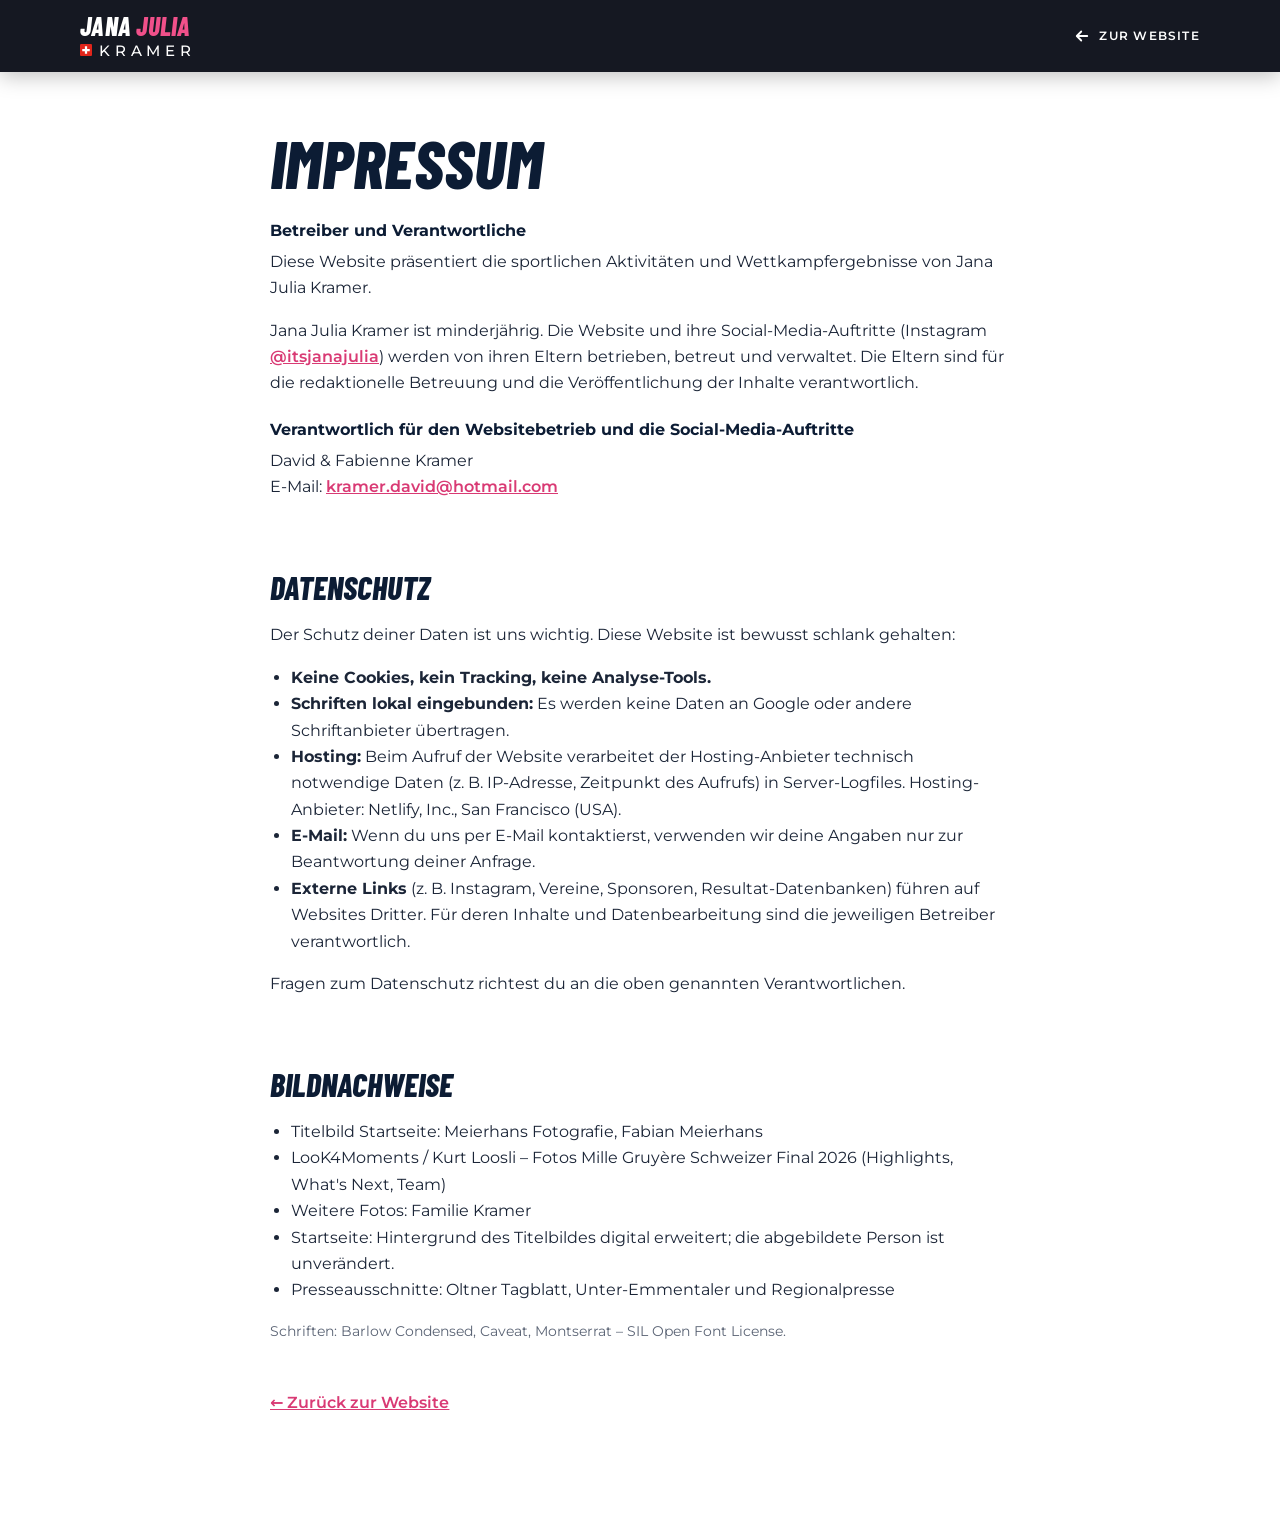
==== impressum.html @ 4dd5529e "Website Jana Julia Kramer (janajulia.com) Static one-page website: hero, stats, sports, story, highl" ====
<!doctype html>
<html lang="de-CH">
<head>
  <meta charset="utf-8">
  <meta name="viewport" content="width=device-width, initial-scale=1">
  <title>Impressum & Datenschutz – Jana Julia Kramer</title>
  <meta name="description" content="Impressum, Datenschutz und Bildnachweise der Website von Jana Julia Kramer. Betrieben von ihren Eltern David &amp; Fabienne Kramer.">
  <meta name="robots" content="index, follow">
  <link rel="canonical" href="https://janajulia.com/impressum.html">
  <meta name="theme-color" content="#070A15">
  <script>/* Animationen aktivieren (ausser bei «Bewegung reduzieren») – siehe js/animations.js */try{if(!matchMedia("(prefers-reduced-motion: reduce)").matches)document.documentElement.classList.add("anim")}catch(e){}</script>
  <link rel="stylesheet" href="css/style.css">
  <link rel="icon" href="data:image/svg+xml,%3Csvg xmlns='http://www.w3.org/2000/svg' viewBox='0 0 32 32'%3E%3Crect width='32' height='32' rx='6' fill='%23070A15'/%3E%3Ctext x='16' y='22' font-family='Arial' font-weight='900' font-style='italic' font-size='15' text-anchor='middle' fill='%23F0508A'%3EJJK%3C/text%3E%3C/svg%3E">
  <style>
    .legal { padding: calc(var(--header-h) + 56px) 0 80px; background: var(--white); }
    .legal .wrap { max-width: 820px; }
    .legal h2 { font: italic 800 2rem/1 var(--f-head); text-transform: uppercase; color: var(--navy); margin: 2.2em 0 .6em; scroll-margin-top: calc(var(--header-h) + 20px); }
    .legal h3 { font: 700 1rem/1.4 var(--f-body); color: var(--navy); margin: 1.4em 0 .4em; }
    .legal ul { list-style: disc; padding-left: 1.3em; margin-bottom: 1em; }
    .legal a { color: var(--pink-strong); font-weight: 600; }
    .back { display: inline-flex; align-items: center; gap: 8px; color: #fff; text-decoration: none; font: 600 .78rem/1 var(--f-body); letter-spacing: .1em; text-transform: uppercase; }
    .back svg { width: 18px; height: 18px; transform: rotate(180deg); }
    .back:hover { color: var(--pink); }
  </style>
</head>
<body>
<svg width="0" height="0" style="position:absolute" aria-hidden="true">
  <defs>
    <symbol id="flag" viewBox="0 0 32 32"><rect width="32" height="32" rx="3" fill="#E1251B"/><path d="M13 6h6v7h7v6h-7v7h-6v-7H6v-6h7z" fill="#fff"/></symbol>
    <symbol id="i-arrow" viewBox="0 0 24 24"><path d="M5 12h13m-5-6 6 6-6 6" fill="none" stroke="currentColor" stroke-width="2.4" stroke-linecap="round" stroke-linejoin="round"/></symbol>
  </defs>
</svg>

<header class="site-header is-solid" data-static>
  <div class="wrap header-inner">
    <a class="brand" href="index.html" aria-label="Jana Julia Kramer – zur Startseite">
      <span class="brand-top">Jana <em>Julia</em></span>
      <span class="brand-bottom"><svg class="flag" aria-hidden="true"><use href="#flag"/></svg>Kramer</span>
    </a>
    <a class="back" href="index.html"><svg aria-hidden="true"><use href="#i-arrow"/></svg>Zur Website</a>
  </div>
</header>

<main class="legal" id="main">
  <div class="wrap">
    <h1 class="section-title">Impressum</h1>

    <h3>Betreiber und Verantwortliche</h3>
    <p>Diese Website präsentiert die sportlichen Aktivitäten und Wettkampfergebnisse von Jana Julia Kramer.</p>
    <p>Jana Julia Kramer ist minderjährig. Die Website und ihre Social-Media-Auftritte (Instagram <a href="https://www.instagram.com/itsjanajulia/" target="_blank" rel="noopener">@itsjanajulia</a>) werden von ihren Eltern betrieben, betreut und verwaltet. Die Eltern sind für die redaktionelle Betreuung und die Veröffentlichung der Inhalte verantwortlich.</p>
    <h3>Verantwortlich für den Websitebetrieb und die Social-Media-Auftritte</h3>
    <p>David &amp; Fabienne Kramer<br>E-Mail: <a class="js-mail" href="#" data-subject="Website Jana Julia Kramer"><span class="js-mail-text">[E-Mail-Adresse – bitte JavaScript aktivieren]</span></a></p>

    <h2 id="datenschutz">Datenschutz</h2>
    <p>Der Schutz deiner Daten ist uns wichtig. Diese Website ist bewusst schlank gehalten:</p>
    <ul>
      <li><strong>Keine Cookies, kein Tracking, keine Analyse-Tools.</strong></li>
      <li><strong>Schriften lokal eingebunden:</strong> Es werden keine Daten an Google oder andere Schriftanbieter übertragen.</li>
      <li><strong>Hosting:</strong> Beim Aufruf der Website verarbeitet der Hosting-Anbieter technisch notwendige Daten (z.&nbsp;B. IP-Adresse, Zeitpunkt des Aufrufs) in Server-Logfiles. Hosting-Anbieter: Netlify, Inc., San Francisco (USA).</li>
      <li><strong>E-Mail:</strong> Wenn du uns per E-Mail kontaktierst, verwenden wir deine Angaben nur zur Beantwortung deiner Anfrage.</li>
      <li><strong>Externe Links</strong> (z.&nbsp;B. Instagram, Vereine, Sponsoren, Resultat-Datenbanken) führen auf Websites Dritter. Für deren Inhalte und Datenbearbeitung sind die jeweiligen Betreiber verantwortlich.</li>
    </ul>
    <p>Fragen zum Datenschutz richtest du an die oben genannten Verantwortlichen.</p>

    <h2 id="bildnachweise">Bildnachweise</h2>
    <ul>
      <li>Titelbild Startseite: Meierhans Fotografie, Fabian Meierhans</li>
      <li>LooK4Moments / Kurt Loosli – Fotos Mille Gruyère Schweizer Final 2026 (Highlights, What's Next, Team)</li>
      <li>Weitere Fotos: Familie Kramer</li>
      <li>Startseite: Hintergrund des Titelbildes digital erweitert; die abgebildete Person ist unverändert.</li>
      <li>Presseausschnitte: Oltner Tagblatt, Unter-Emmentaler und Regionalpresse</li>
    </ul>
    <p class="small">Schriften: Barlow Condensed, Caveat, Montserrat – SIL Open Font License.</p>

    <p style="margin-top:48px"><a href="index.html">← Zurück zur Website</a></p>
  </div>
</main>

<script src="js/main.js"></script>
<script src="js/animations.js"></script>
</body>
</html>
---- css/style.css ----
/* =========================================================
   Jana Julia Kramer — Small Steps. Big Dreams.
   Farben & Schriften: siehe README («Design-Quelle»)
   ========================================================= */

@font-face { font-family: "Barlow Condensed"; font-style: italic; font-weight: 700; font-display: swap; src: url(../fonts/barlow-condensed-latin-700-italic.woff2) format("woff2"); }
@font-face { font-family: "Barlow Condensed"; font-style: italic; font-weight: 800; font-display: swap; src: url(../fonts/barlow-condensed-latin-800-italic.woff2) format("woff2"); }
@font-face { font-family: "Caveat"; font-weight: 600; font-display: swap; src: url(../fonts/caveat-latin-600-normal.woff2) format("woff2"); }
@font-face { font-family: "Caveat"; font-weight: 700; font-display: swap; src: url(../fonts/caveat-latin-700-normal.woff2) format("woff2"); }
@font-face { font-family: "Montserrat"; font-weight: 400; font-display: swap; src: url(../fonts/montserrat-latin-400-normal.woff2) format("woff2"); }
@font-face { font-family: "Montserrat"; font-weight: 500; font-display: swap; src: url(../fonts/montserrat-latin-500-normal.woff2) format("woff2"); }
@font-face { font-family: "Montserrat"; font-weight: 600; font-display: swap; src: url(../fonts/montserrat-latin-600-normal.woff2) format("woff2"); }
@font-face { font-family: "Montserrat"; font-weight: 700; font-display: swap; src: url(../fonts/montserrat-latin-700-normal.woff2) format("woff2"); }

:root {
  --pink: #F0508A;
  --pink-strong: #D93A74;   /* Buttons: besserer Kontrast mit weisser Schrift */
  --pink-dark: #C93C6C;
  --navy: #0C1C34;
  --night: #070A15;
  --rose: #FBEFF3;
  --paper: #FBF9FA;
  --white: #fff;
  --text: #1B2537;
  --muted: #5B6475;
  --line: #E6E1E6;

  --f-head: "Barlow Condensed", "Arial Narrow", Impact, sans-serif;
  --f-script: "Caveat", "Segoe Script", cursive;
  --f-body: "Montserrat", system-ui, -apple-system, "Segoe UI", sans-serif;

  --wrap: 1200px;
  --gutter: clamp(16px, 4vw, 40px);
  --radius: 16px;
  --shadow: 0 10px 30px rgba(12, 28, 52, .10);
  --header-h: 72px;
}

*, *::before, *::after { box-sizing: border-box; }
html { scroll-behavior: smooth; scroll-padding-top: var(--header-h); -webkit-text-size-adjust: 100%; }
body { margin: 0; background: var(--paper); color: var(--text); font: 400 16px/1.65 var(--f-body); overflow-x: hidden; }
img { display: block; max-width: 100%; height: auto; }
a { color: inherit; }
h1, h2, h3 { margin: 0; line-height: 1.02; }
p { margin: 0 0 1em; }
ul { margin: 0; padding: 0; list-style: none; }
button, select { font: inherit; }
:focus-visible { outline: 3px solid var(--pink); outline-offset: 3px; border-radius: 4px; }

.wrap { width: 100%; max-width: var(--wrap); margin: 0 auto; padding: 0 var(--gutter); }
.sr-only { position: absolute; width: 1px; height: 1px; padding: 0; margin: -1px; overflow: hidden; clip: rect(0 0 0 0); white-space: nowrap; border: 0; }
.skip { position: absolute; left: 12px; top: -60px; z-index: 100; background: var(--pink-strong); color: #fff; padding: 10px 16px; border-radius: 8px; text-decoration: none; font-weight: 600; }
.skip:focus { top: 12px; }

.pink { color: var(--pink); }
.script { font-family: var(--f-script); font-weight: 600; color: var(--pink); font-size: 1.45rem; line-height: 1.15; margin: .4em 0 0; }
.script-lg { font-size: clamp(1.8rem, 3vw, 2.4rem); }
.heart { font-family: var(--f-body); font-size: .8em; }
.flag { width: .8em; height: .8em; display: inline-block; vertical-align: -.05em; }
.lead { font-family: var(--f-body); font-weight: 600; font-size: 1.15rem; color: var(--navy); margin-bottom: .6em; }
.small { font-size: .85rem; color: var(--muted); }

/* ---------- Buttons ---------- */
.btn {
  display: inline-flex; align-items: center; gap: .55em;
  background: var(--pink-strong); color: #fff; text-decoration: none;
  font: 700 .95rem/1 var(--f-body); letter-spacing: .06em; text-transform: uppercase;
  padding: 1em 1.4em; border-radius: 6px; border: 0; cursor: pointer;
  transform: skewX(-6deg); transition: background .2s, transform .2s;
}
.btn > * { transform: skewX(6deg); }
.btn svg { width: 1.1em; height: 1.1em; flex: none; }
.btn:hover { background: var(--pink-dark); transform: skewX(-6deg) translateY(-2px); }
.btn-sm { font-size: .78rem; padding: .85em 1.1em; }

/* ---------- Section-Titel ---------- */
.section { padding: clamp(64px, 9vw, 112px) 0; position: relative; }
.section-title {
  font-family: var(--f-head); font-style: italic; font-weight: 800; text-transform: uppercase;
  font-size: clamp(2.6rem, 6vw, 4.2rem); color: var(--navy); letter-spacing: .005em; margin-bottom: .35em;
}
.section-title .pink { display: block; font-size: .55em; line-height: 1; }

/* =========================================================
   HEADER
   ========================================================= */
.site-header { position: fixed; inset: 0 0 auto; z-index: 50; height: var(--header-h); transition: background .3s, box-shadow .3s; }
/* Hintergrund + Unschärfe auf eigener Ebene: «backdrop-filter» direkt auf dem Header würde das
   mobile Menü (position: fixed) auf die Header-Höhe begrenzen. */
.site-header::before { content: ""; position: absolute; inset: 0; z-index: -1; background: rgba(7, 10, 21, .94); box-shadow: 0 4px 20px rgba(0,0,0,.25); -webkit-backdrop-filter: blur(6px); backdrop-filter: blur(6px); opacity: 0; transition: opacity .3s; pointer-events: none; }
.site-header.is-solid::before { opacity: 1; }
.header-inner { height: 100%; display: flex; align-items: center; justify-content: space-between; gap: 24px; }

.brand { text-decoration: none; color: #fff; display: inline-flex; flex-direction: column; line-height: .92; }
.brand-top { font: italic 800 1.6rem/0.95 var(--f-head); text-transform: uppercase; letter-spacing: .01em; }
.brand-top em { color: var(--pink); font-style: italic; }
.brand-bottom { font: 500 .95rem/1 var(--f-body); letter-spacing: .32em; text-transform: uppercase; display: flex; align-items: center; gap: .45em; margin-top: 4px; }
.brand-bottom .flag { width: 12px; height: 12px; }

.nav { display: flex; align-items: center; gap: 22px; }
.nav ul { display: flex; gap: 22px; }
.nav ul a { color: #fff; text-decoration: none; font: 600 .74rem/1 var(--f-body); letter-spacing: .1em; text-transform: uppercase; padding: 8px 0; position: relative; }
.nav ul a::after { content: ""; position: absolute; left: 0; right: 100%; bottom: 0; height: 2px; background: var(--pink); transition: right .25s; }
.nav ul a:hover::after, .nav ul a.is-current::after { right: 0; }
.icon-link { color: #fff; display: inline-flex; }
.icon-link svg { width: 22px; height: 22px; }
.icon-link:hover { color: var(--pink); }

.burger { display: none; width: 44px; height: 44px; border: 0; background: transparent; cursor: pointer; position: relative; z-index: 60; }
.burger span { display: block; width: 26px; height: 2px; background: #fff; margin: 6px auto; transition: transform .3s, opacity .3s; }
.burger[aria-expanded="true"] span:nth-child(1) { transform: translateY(8px) rotate(45deg); }
.burger[aria-expanded="true"] span:nth-child(2) { opacity: 0; }
.burger[aria-expanded="true"] span:nth-child(3) { transform: translateY(-8px) rotate(-45deg); }

/* =========================================================
   HERO
   ========================================================= */
.hero { position: relative; min-height: 90vh; min-height: 90svh; display: flex; align-items: center; color: #fff; background: var(--night); overflow: hidden; padding: calc(var(--header-h) + 40px) 0 72px; }
.hero-bg, .hero-bg img { position: absolute; inset: 0; width: 100%; height: 100%; }
.hero-bg img { object-fit: cover; object-position: 75% 30%; }
.hero::before { /* Lesbarkeit links */
  content: ""; position: absolute; inset: 0; z-index: 1;
  background:
    linear-gradient(90deg, rgba(7,10,21,.92) 0%, rgba(7,10,21,.78) 32%, rgba(7,10,21,.25) 55%, rgba(7,10,21,0) 70%),
    linear-gradient(180deg, rgba(7,10,21,.55) 0%, rgba(7,10,21,0) 22%);
}
.hero-content { position: relative; z-index: 2; }
.hero-content > * { max-width: 620px; }
.eyebrow { font: 600 .8rem/1.3 var(--f-body); letter-spacing: .2em; text-transform: uppercase; margin-bottom: 1.1em; display: flex; align-items: center; gap: 12px; }
.eyebrow::before { content: ""; width: 32px; height: 3px; background: var(--pink); }
.hero-title { font-family: var(--f-head); font-style: italic; font-weight: 800; text-transform: uppercase; font-size: clamp(3.4rem, 8.4vw, 7.2rem); line-height: .86; letter-spacing: -.005em; margin-bottom: .25em; text-shadow: 0 4px 30px rgba(0,0,0,.25); }
.hero-title span { display: block; }
.hero-name { font: 500 clamp(1.05rem, 2vw, 1.5rem)/1.2 var(--f-body); letter-spacing: .32em; text-transform: uppercase; display: flex; align-items: center; gap: .6em; margin-bottom: 1.2em; }
.hero-intro { font-size: 1.02rem; color: rgba(255,255,255,.9); max-width: 470px; margin-bottom: 1.8em; }
.parents-note { margin-top: 1.8em; display: flex; align-items: center; gap: 12px; font-size: .82rem; color: rgba(255,255,255,.8); max-width: 360px; line-height: 1.45; }
.parents-note svg { width: 30px; height: 30px; flex: none; color: #fff; }
.hero-script { position: absolute; z-index: 2; right: max(var(--gutter), calc((100vw - var(--wrap)) / 2)); top: 30%; font-size: clamp(2rem, 3.4vw, 3rem); color: #fff; transform: rotate(-8deg); line-height: 1.05; text-shadow: 0 2px 16px rgba(0,0,0,.35); margin: 0; }
.hero-script .heart { color: var(--pink); }
.hero-script .w { display: block; }


/* =========================================================
   STATS
   ========================================================= */
.stats { background: var(--white); padding: 44px 0 52px; position: relative; z-index: 4; }
.stats-grid { display: grid; grid-template-columns: repeat(4, 1fr); }
.stat { text-align: center; padding: 8px 18px; }
.stat + .stat { border-left: 2px solid var(--rose); }
.stat svg { width: 48px; height: 48px; color: var(--pink); margin: 0 auto 14px; display: block; }
.stat h2 { font: italic 800 1.35rem/1.05 var(--f-head); text-transform: uppercase; color: var(--navy); margin-bottom: .35em; }
.stat-num { display: block; font-size: 1em; color: var(--pink-strong); margin-top: .1em; }
.stat p { margin: 0; font-size: .78rem; letter-spacing: .08em; text-transform: uppercase; color: var(--muted); line-height: 1.5; }

/* =========================================================
   MY SPORTS
   ========================================================= */
.sports { background: var(--rose); }
.sports-grid { display: grid; grid-template-columns: repeat(3, 1fr); gap: clamp(16px, 2.4vw, 28px); }
/* Variante A «Weisse Karte, Bild oben» (gewählt 02.11.2026).
   Frühere dunkle Variante: Commit f03bbe4 (siehe README «Design-Varianten»). */
.sport-card { position: relative; border-radius: var(--radius); overflow: hidden; background: var(--white); color: var(--text); box-shadow: var(--shadow); display: flex; flex-direction: column; transition: transform .25s, box-shadow .25s; }
.sport-card:hover { transform: translateY(-4px); box-shadow: 0 16px 40px rgba(12, 28, 52, .16); }
.sport-card > img, .sport-card > .ph { width: 100%; aspect-ratio: 4 / 3.4; object-fit: cover; }
.sport-body { position: relative; padding: 28px 24px 24px; flex: 1; display: flex; flex-direction: column; }
.sport-body .num { position: absolute; top: -16px; left: 24px; }
.sport-body h3 { font: italic 800 clamp(2rem, 3.2vw, 2.6rem)/1 var(--f-head); text-transform: uppercase; color: var(--navy); margin: 4px 0 10px; }
.sport-body p { font-size: .92rem; margin-bottom: .4em; color: var(--text); }
.sport-body .script { color: var(--pink); font-size: 1.4rem; margin-bottom: .8em; }
.num, .badge { display: inline-block; background: var(--pink-strong); color: #fff; font: italic 800 1.05rem/1 var(--f-head); padding: 6px 10px; border-radius: 4px; transform: skewX(-8deg); }
.club { font-size: .82rem !important; color: var(--muted) !important; border-top: 1px solid var(--line); padding-top: .8em; margin: auto 0 0 !important; }
.club strong { color: var(--navy); }
.club a { display: inline-flex; align-items: center; gap: 4px; color: var(--pink-strong); font-weight: 600; text-decoration: none; margin-left: 4px; }
.club a:hover { text-decoration: underline; }
.club svg, .text-link svg, .handle svg { width: 1em; height: 1em; }

/* Platzhalter für fehlende Bilder */
.ph { display: flex; flex-direction: column; align-items: center; justify-content: center; gap: 10px; color: rgba(255,255,255,.75); font: 600 .8rem/1.2 var(--f-body); letter-spacing: .12em; text-transform: uppercase;
  background: repeating-linear-gradient(-45deg, rgba(255,255,255,.04) 0 12px, transparent 12px 24px), linear-gradient(160deg, #1d3a66, var(--navy) 65%); }
.ph svg { width: 40px; height: 40px; color: var(--pink); }

/* =========================================================
   MY STORY
   ========================================================= */
.story { background: var(--white); overflow: hidden; }
.story-grid { display: grid; grid-template-columns: 5fr 7fr; gap: clamp(32px, 6vw, 80px); align-items: center; position: relative; z-index: 1; }
.story-photo { margin: 0; position: relative; }
.story-photo img { border-radius: var(--radius); box-shadow: var(--shadow); aspect-ratio: 4 / 5; object-fit: cover; width: 100%; }
.story-photo::before { content: ""; position: absolute; inset: 18px -18px -18px 18px; border: 3px solid var(--pink); border-radius: var(--radius); z-index: -1; }
.story-text h3 { font: 700 1.25rem/1.3 var(--f-body); color: var(--navy); margin-bottom: .8em; }
.story-text p:not(.script) { color: var(--text); }
.mountains { overflow: hidden; position: absolute; left: 0; bottom: 0; width: 100%; height: clamp(70px, 12vw, 170px); fill: var(--navy); opacity: .08; pointer-events: none; }

/* =========================================================
   HIGHLIGHTS
   ========================================================= */
.highlights { background: var(--rose); }
.cards-3 { display: grid; grid-template-columns: repeat(3, 1fr); gap: clamp(16px, 2.4vw, 28px); }
.hl-card { background: var(--white); border-radius: var(--radius); overflow: hidden; box-shadow: var(--shadow); display: flex; flex-direction: column; }
.hl-media { position: relative; aspect-ratio: 3 / 2; }
.hl-media img, .hl-media .ph { width: 100%; height: 100%; object-fit: cover; }
.hl-media .badge { position: absolute; left: 18px; bottom: -14px; font-size: 1.3rem; padding: 7px 12px; }
.hl-body { padding: 30px 24px 26px; display: flex; flex-direction: column; flex: 1; }
.hl-body h3 { font: italic 800 1.65rem/1 var(--f-head); text-transform: uppercase; color: var(--navy); margin-bottom: .3em; }
.meta { font-size: .78rem; color: var(--muted); line-height: 1.45; margin-bottom: .9em; }
.pills { display: flex; gap: 8px; flex-wrap: wrap; margin-bottom: 1em; }
.pill { border: 2px solid var(--pink); color: var(--pink-strong); font: italic 800 1.1rem/1 var(--f-head); padding: 6px 12px; border-radius: 4px; }
.pill-solid { background: var(--pink-strong); border-color: var(--pink-strong); color: #fff; }
.hl-body > p:not(.meta):not(.pills):not(.script) { font-size: .92rem; }
.hl-body .script { margin-top: auto; padding-top: .3em; }

/* =========================================================
   RESULTS
   ========================================================= */
.results { background: var(--white); }
.results-head { display: grid; grid-template-columns: 1fr auto; gap: 32px; align-items: end; margin-bottom: 32px; }
.results-head p:last-child { margin-bottom: 0; max-width: 520px; }
.kpis { display: flex; gap: 12px; }
.kpi { background: var(--rose); border-radius: 12px; padding: 16px 20px; text-align: center; min-width: 116px; }
.kpi-main { background: var(--navy); color: #fff; }
.kpi-num { display: block; font: italic 800 3rem/1 var(--f-head); color: var(--pink-strong); }
.kpi-main .kpi-num { color: var(--pink); font-size: 3.6rem; }
.kpi-label { display: block; font: 600 .72rem/1.3 var(--f-body); letter-spacing: .12em; text-transform: uppercase; margin-top: 6px; }

.filters { display: flex; justify-content: space-between; align-items: center; gap: 16px; flex-wrap: wrap; margin-bottom: 18px; }
.chips { display: flex; gap: 8px; flex-wrap: wrap; }
.chip { border: 1.5px solid var(--line); background: var(--white); color: var(--navy); padding: 9px 18px; border-radius: 999px; font-weight: 600; font-size: .85rem; cursor: pointer; transition: all .2s; }
.chip:hover { border-color: var(--pink); }
.chip.is-active { background: var(--navy); border-color: var(--navy); color: #fff; }
.year { display: flex; align-items: center; gap: 10px; font-size: .85rem; font-weight: 600; color: var(--navy); }
.year select { border: 1.5px solid var(--line); border-radius: 8px; padding: 8px 12px; background: var(--white); color: var(--navy); font-weight: 600; }

.table-wrap { border: 1px solid var(--line); border-radius: 12px; overflow: hidden; }
.results-table { width: 100%; border-collapse: collapse; font-size: .88rem; }
.results-table th { background: var(--navy); color: #fff; text-align: left; font: 600 .72rem/1 var(--f-body); letter-spacing: .1em; text-transform: uppercase; padding: 14px 16px; }
.results-table td { padding: 13px 16px; border-top: 1px solid var(--line); vertical-align: middle; }
.results-table tbody tr:nth-child(even) td { background: #FDFBFC; }
.results-table tbody tr:hover td { background: var(--rose); }
.results-table td:first-child { white-space: nowrap; color: var(--muted); font-variant-numeric: tabular-nums; }
.results-table .event { font-weight: 600; color: var(--navy); }
.type-tag { display: inline-block; font-size: .66rem; font-weight: 700; letter-spacing: .08em; text-transform: uppercase; color: var(--muted); background: var(--paper); border: 1px solid var(--line); border-radius: 4px; padding: 2px 6px; margin-left: 6px; vertical-align: 1px; }
.rank { display: inline-flex; align-items: center; justify-content: center; min-width: 38px; font: italic 800 1.15rem/1 var(--f-head); padding: 5px 8px; border-radius: 4px; color: var(--navy); background: var(--paper); }
.rank-1 { background: var(--pink-strong); color: #fff; }
.rank-2, .rank-3 { background: var(--rose); color: var(--pink-strong); }
.res-link { display: inline-flex; color: var(--pink-strong); padding: 6px; border-radius: 6px; }
.res-link svg { width: 18px; height: 18px; }
.res-link:hover { background: var(--rose); }
.more-wrap { text-align: center; margin: 20px 0 0; }
.more-btn { background: none; border: 2px solid var(--navy); color: var(--navy); border-radius: 999px; padding: 11px 24px; font-weight: 700; font-size: .85rem; letter-spacing: .04em; cursor: pointer; transition: all .2s; }
.more-btn:hover { background: var(--navy); color: #fff; }
.empty { padding: 24px; margin: 0; text-align: center; color: var(--muted); }

/* =========================================================
   WHAT'S NEXT
   ========================================================= */
.next { background: var(--rose); }
.next-grid { display: grid; grid-template-columns: 1.05fr 1fr 1fr; gap: clamp(16px, 2.4vw, 28px); align-items: stretch; }
.next-intro .section-title { margin-bottom: .2em; }
.next-races { margin-top: 24px; background: var(--white); border-radius: 12px; padding: 18px 20px; box-shadow: var(--shadow); }
.next-races h3 { font: italic 800 1.4rem/1 var(--f-head); text-transform: uppercase; color: var(--navy); margin-bottom: 10px; }
.next-races li { display: grid; grid-template-columns: 58px 1fr; gap: 12px; align-items: center; padding: 10px 0; border-top: 1px solid var(--line); }
.next-races li:first-child { border-top: 0; }
.race-date { background: var(--navy); color: #fff; border-radius: 8px; text-align: center; padding: 6px 0; font: italic 800 1.3rem/1 var(--f-head); }
.race-date small { display: block; font: 600 .62rem/1.2 var(--f-body); letter-spacing: .1em; text-transform: uppercase; color: var(--pink); margin-top: 2px; }
.race-info strong { display: block; color: var(--navy); font-size: .92rem; }
.race-info span { font-size: .78rem; color: var(--muted); }
.goal-card { background: var(--white); border-radius: var(--radius); overflow: hidden; box-shadow: var(--shadow); display: flex; flex-direction: column; }
.goal-card > img, .goal-card > .ph { aspect-ratio: 4 / 3; width: 100%; object-fit: cover; }
.goal-card > div:last-child { padding: 22px 22px 24px; }
.goal-card h3 { font: italic 800 1.7rem/1 var(--f-head); text-transform: uppercase; color: var(--navy); margin-bottom: .45em; }
.goal-card p:not(.script) { font-size: .92rem; }

/* =========================================================
   PARTNERS
   ========================================================= */
.partners { background: var(--white); }
.partners .lead { margin-bottom: 32px; }
.partner-card { border: 1px solid var(--line); border-radius: var(--radius); overflow: hidden; padding: 26px 24px; display: flex; flex-direction: column; background: var(--white); transition: box-shadow .25s, transform .25s; }
.partner-card:hover { box-shadow: var(--shadow); transform: translateY(-3px); }
.partner-media { display: block; width: calc(100% + 48px); max-width: none; margin: -26px -24px 22px; aspect-ratio: 16 / 9; object-fit: cover; }
.logo-ph { background: var(--rose); border-bottom: 1px solid var(--line); display: flex; flex-direction: column; align-items: center; justify-content: center; font: italic 800 1.5rem/1 var(--f-head); text-transform: uppercase; color: var(--navy); text-align: center; padding: 0 12px; }
.logo-ph small { font: 600 .62rem/1 var(--f-body); letter-spacing: .14em; color: var(--muted); margin-top: 6px; }
.partner-card h3 { font: 700 1.05rem/1.3 var(--f-body); color: var(--navy); }
.partner-card .script { margin: .15em 0 .6em; }
.partner-card p:not(.script) { font-size: .9rem; color: var(--text); }
.text-link { margin-top: auto; display: inline-flex; align-items: center; gap: 6px; color: var(--pink-strong); font-weight: 700; font-size: .88rem; text-decoration: none; }
.text-link:hover { text-decoration: underline; }
/* Sponsor (gross) + Gönner (Logos) */
.partner-group { font: 600 .78rem/1 var(--f-body); letter-spacing: .16em; text-transform: uppercase; color: var(--muted); margin: 8px 0 16px; display: flex; align-items: center; gap: 12px; }
.partner-group::before { content: ""; width: 28px; height: 3px; background: var(--pink); }
.sponsor-card { display: grid; grid-template-columns: 1.15fr 1fr; border: 1px solid var(--line); border-radius: var(--radius); overflow: hidden; background: var(--white); box-shadow: var(--shadow); margin-bottom: 40px; }
.sponsor-media { width: 100%; height: 100%; min-height: 300px; object-fit: cover; }
.sponsor-body { padding: clamp(24px, 3vw, 40px); display: flex; flex-direction: column; justify-content: center; }
.sponsor-body h3 { font: italic 800 clamp(1.8rem, 3vw, 2.4rem)/1 var(--f-head); text-transform: uppercase; color: var(--navy); }
.sponsor-body .script { margin: .25em 0 .7em; }
.sponsor-body p:not(.script) { font-size: .95rem; }
.sponsor-body .text-link { margin-top: .4em; }
.donors { display: grid; grid-template-columns: repeat(2, 1fr); gap: clamp(16px, 2.4vw, 28px); }
.donor-card { display: flex; align-items: center; gap: 24px; border: 1px solid var(--line); border-radius: var(--radius); background: var(--white); padding: 22px 26px; text-decoration: none; color: var(--text); transition: box-shadow .25s, transform .25s; }
.donor-card:hover { box-shadow: var(--shadow); transform: translateY(-3px); }
.donor-card img { flex: none; width: 150px; height: 70px; object-fit: contain; }
.donor-card p { margin: 0; font-size: .9rem; line-height: 1.5; }
.become-partner { margin-top: 32px; background: var(--navy); color: #fff; border-radius: var(--radius); padding: 28px 32px; display: flex; align-items: center; justify-content: space-between; gap: 24px; flex-wrap: wrap; position: relative; overflow: hidden; }
.become-partner h3 { font: italic 800 2rem/1 var(--f-head); text-transform: uppercase; margin-bottom: .3em; }
.become-partner h3::after { content: " ♡"; color: var(--pink); font-family: var(--f-body); font-size: .7em; }
.become-partner p { margin: 0; color: rgba(255,255,255,.85); max-width: 560px; }

/* =========================================================
   TEAM
   ========================================================= */
.team { background: var(--rose); }
.team-grid { display: grid; grid-template-columns: 1fr 1.1fr; gap: clamp(32px, 6vw, 72px); align-items: center; }
.team .section-title .pink { display: inline; font-size: 1em; }
.clubs { display: flex; gap: 12px; flex-wrap: wrap; margin-top: 12px; }
.club-logo { display: inline-flex; align-items: center; justify-content: center; background: var(--white); border: 1.5px solid var(--line); border-radius: 14px; height: 120px; min-width: 150px; padding: 14px 22px; transition: border-color .2s, transform .2s; }
.club-logo:hover { border-color: var(--pink); transform: translateY(-2px); }
.club-logo img { max-height: 92px; max-width: 190px; width: auto; }
.club-badge { background: var(--white); border: 1.5px solid var(--line); border-radius: 999px; padding: 9px 18px; font-weight: 700; font-size: .85rem; color: var(--navy); text-decoration: none; }
.club-badge:hover { border-color: var(--pink); color: var(--pink-strong); }
.team-photos { display: grid; grid-template-columns: 1fr 1fr; gap: 16px; }
.team-photos img { border-radius: var(--radius); aspect-ratio: 1; object-fit: cover; width: 100%; box-shadow: var(--shadow); }
.team-photos img:last-child { transform: translateY(28px); }

/* =========================================================
   PRESS
   ========================================================= */
.press { background: var(--white); }
.press .cards-4 { margin-top: 28px; }
.cards-4 { display: grid; grid-template-columns: repeat(4, 1fr); gap: clamp(14px, 2vw, 24px); }
.press-card { border-radius: var(--radius); overflow: hidden; background: var(--paper); border: 1px solid var(--line); }
.press-card img { aspect-ratio: 3 / 2; object-fit: cover; width: 100%; }
.press-card h3 { font: 700 1.02rem/1.35 var(--f-body); color: var(--navy); padding: 18px 20px 0; }
.press-card .meta { padding: 6px 20px 20px; margin: 0; }

/* Zeitungsartikel vergrössern */
.press-zoom { display: block; position: relative; width: 100%; padding: 0; border: 0; background: none; cursor: zoom-in; overflow: hidden; }
.press-zoom img { display: block; }
.zoom-icon { position: absolute; right: 12px; bottom: 12px; width: 38px; height: 38px; border-radius: 50%; background: rgba(12,28,52,.85); color: #fff; display: flex; align-items: center; justify-content: center; transition: background .2s, transform .2s; }
.zoom-icon svg { width: 20px; height: 20px; }
.press-zoom:hover .zoom-icon, .press-zoom:focus-visible .zoom-icon { background: var(--pink-strong); transform: scale(1.08); }

/* Lightbox */
.lightbox { position: fixed; inset: 0; z-index: 100; background: rgba(7,10,21,.92); display: flex; align-items: center; justify-content: center; padding: 64px 72px; opacity: 0; transition: opacity .25s ease; }
.lightbox.is-open { opacity: 1; }
.lightbox[hidden] { display: none; }
.lb-figure { margin: 0; max-width: 100%; max-height: 100%; display: flex; flex-direction: column; align-items: center; gap: 12px; }
.lb-img { max-width: min(100%, 1100px); max-height: calc(100vh - 170px); max-height: calc(100dvh - 170px); width: auto; height: auto; object-fit: contain; border-radius: 6px; box-shadow: 0 20px 60px rgba(0,0,0,.5); background: #fff; }
.lb-cap { color: #fff; text-align: center; font-size: .9rem; line-height: 1.4; }
.lb-cap strong { display: block; font-weight: 600; }
.lb-cap span { color: rgba(255,255,255,.7); font-size: .8rem; }
.lb-btn { position: absolute; width: 48px; height: 48px; border-radius: 50%; border: 0; background: rgba(255,255,255,.12); color: #fff; display: flex; align-items: center; justify-content: center; cursor: pointer; transition: background .2s; }
.lb-btn:hover, .lb-btn:focus-visible { background: var(--pink-strong); }
.lb-btn svg { width: 24px; height: 24px; }
.lb-close { top: 16px; right: 16px; }
.lb-prev { left: 14px; top: 50%; transform: translateY(-50%) scaleX(-1); }
.lb-next { right: 14px; top: 50%; transform: translateY(-50%); }
body.lb-open { overflow: hidden; }
@media (max-width: 760px) {
  .lightbox { padding: 64px 10px 84px; }
  .lb-img { max-height: calc(100dvh - 200px); }
  .lb-prev, .lb-next { top: auto; bottom: 18px; transform: none; }
  .lb-prev { left: calc(50% - 60px); transform: scaleX(-1); }
  .lb-next { right: calc(50% - 60px); }
}

/* =========================================================
   INSTAGRAM
   ========================================================= */
.insta { background: var(--rose); padding: clamp(56px, 7vw, 88px) 0; }
.insta-grid { display: grid; grid-template-columns: 280px 1fr; gap: clamp(32px, 5vw, 64px); align-items: center; }
.insta-icon { width: 46px; height: 46px; color: var(--pink); margin-bottom: 10px; }
.insta .section-title { font-size: clamp(2.2rem, 4vw, 3rem); margin-bottom: .15em; }
.handle { display: inline-flex; align-items: center; gap: 6px; font-weight: 700; color: var(--pink-strong); text-decoration: none; font-size: 1.05rem; }
.handle:hover { text-decoration: underline; }
.insta-text .small { margin-top: .6em; }
.insta-photos { display: grid; grid-template-columns: repeat(3, 1fr); gap: 14px; }
.insta-photos a { display: block; border-radius: 14px; overflow: hidden; }
.insta-photos img { aspect-ratio: 1; object-fit: cover; width: 100%; transition: transform .4s; }
.insta-photos a:hover img { transform: scale(1.06); }

/* =========================================================
   FOOTER
   ========================================================= */
.site-footer { background: var(--night); color: #fff; position: relative; padding: 110px 0 40px; overflow: hidden; }
.mountains-footer { top: 0; bottom: auto; transform: scaleY(-1); fill: var(--rose); opacity: 1; height: clamp(50px, 7vw, 90px); }
.footer-inner { display: grid; grid-template-columns: auto 1fr auto auto; gap: 32px; align-items: center; }
.footer-text p { margin: 0 0 .6em; font-size: .9rem; color: rgba(255,255,255,.85); }
.footer-links { display: flex; flex-wrap: wrap; gap: 6px 18px; }
.footer-links a { font-size: .8rem; color: rgba(255,255,255,.7); text-decoration: none; }
.footer-links a:hover { color: var(--pink); }
.footer-script { color: #fff; font-size: 1.5rem; transform: rotate(-5deg); margin: 0; }
.footer-script .heart { color: var(--pink); }
.to-top { width: 44px; height: 44px; border-radius: 50%; border: 1.5px solid rgba(255,255,255,.3); display: inline-flex; align-items: center; justify-content: center; color: #fff; }
.to-top svg { width: 20px; height: 20px; transform: rotate(180deg); }
.to-top:hover { background: var(--pink-strong); border-color: var(--pink-strong); }

/* =========================================================
   Reveal-Animation (dezent)
   ========================================================= */
.js .reveal { opacity: 0; transform: translateY(24px); transition: opacity .7s ease, transform .7s ease; }
.js .reveal.is-in { opacity: 1; transform: none; }
@media (prefers-reduced-motion: reduce) {
  html { scroll-behavior: auto; }
  .js .reveal { opacity: 1; transform: none; transition: none; }
  * { transition: none !important; }
}

/* =========================================================
   RESPONSIVE
   ========================================================= */
@media (max-width: 1180px) {
  .nav ul { gap: 16px; }
  .nav ul a { font-size: .68rem; }
}
@media (max-width: 1060px) {
  .burger { display: block; }
  .nav { position: fixed; inset: 0; height: 100vh; height: 100dvh; background: var(--night); flex-direction: column; justify-content: center; gap: 28px; opacity: 0; visibility: hidden; transition: opacity .3s, visibility .3s; }
  .nav.is-open { opacity: 1; visibility: visible; }
  .nav ul { flex-direction: column; align-items: center; gap: 18px; }
  .nav ul a { font: italic 800 2rem/1 var(--f-head); letter-spacing: .02em; }
  body.nav-open { overflow: hidden; }

  .next-grid { grid-template-columns: 1fr 1fr; }
  .cards-4 { grid-template-columns: repeat(2, 1fr); }
  .next-intro { grid-column: 1 / -1; }
  .footer-inner { grid-template-columns: 1fr auto; }
  .footer-text { grid-column: 1 / -1; grid-row: 2; }
  .footer-script { display: none; }
}
@media (max-width: 900px) {
  .stats-grid { grid-template-columns: 1fr 1fr; row-gap: 28px; }
  .stat:nth-child(3) { border-left: 0; }
  .sports-grid, .cards-3 { grid-template-columns: 1fr; max-width: 520px; margin-inline: auto; }
  .story-grid, .team-grid { grid-template-columns: 1fr; }
  .sponsor-card { grid-template-columns: 1fr; }
  .sponsor-media { min-height: 0; aspect-ratio: 16 / 9; height: auto; }
  .donors { grid-template-columns: 1fr; }
  .story-photo { max-width: 420px; }
  .results-head { grid-template-columns: 1fr; align-items: start; }
  .insta-grid { grid-template-columns: 1fr; }
  .insta-photos { grid-template-columns: repeat(3, 1fr); }
}
@media (max-width: 760px) {
  .hero { align-items: flex-end; min-height: 100vh; min-height: 100svh; padding-bottom: 22px; }
  .hero-bg img { object-position: 50% 10%; }
  .hero::before { background: linear-gradient(180deg, rgba(7,10,21,.45) 0%, rgba(7,10,21,0) 20%, rgba(7,10,21,.1) 38%, rgba(7,10,21,.82) 56%, rgba(7,10,21,.96) 72%, rgba(7,10,21,.98) 100%); }
  .hero-script { right: auto; left: 18px; top: calc(var(--header-h) + 96px); font-size: 1.75rem; transform: rotate(-9deg); text-shadow: 0 2px 14px rgba(0,0,0,.55), 0 0 2px rgba(0,0,0,.35); }
  .eyebrow { font-size: .68rem; letter-spacing: .14em; margin-bottom: .8em; text-shadow: 0 1px 8px rgba(0,0,0,.6); }
  .hero-title { margin-bottom: .18em; }
  .hero-name { letter-spacing: .22em; margin-bottom: .9em; }
  .hero-intro { font-size: .95rem; margin-bottom: 1.3em; }
  .parents-note { margin-top: 1.2em; }
  .kpis { width: 100%; }
  .kpi { flex: 1; min-width: 0; padding: 14px 8px; }
  .kpi-num { font-size: 2.4rem; }
  .kpi-main .kpi-num { font-size: 2.8rem; }
  .filters { flex-direction: column; align-items: stretch; }
  .chips { flex-wrap: nowrap; overflow-x: auto; padding-bottom: 4px; scrollbar-width: none; min-width: 0; max-width: 100%; }
  .chip { flex: none; }

  /* Tabelle → Karten */
  .table-wrap { border: 0; border-radius: 0; }
  .results-table thead { display: none; }
  .results-table, .results-table tbody, .results-table tr, .results-table td { display: block; width: 100%; }
  .results-table tr { position: relative; border: 1px solid var(--line); border-radius: 12px; padding: 14px 64px 14px 16px; margin-bottom: 10px; background: var(--white); }
  .results-table td { border: 0; padding: 0; background: none !important; }
  .results-table td:first-child { font-size: .75rem; }
  .results-table .event { font-size: .98rem; margin: 2px 0 4px; }
  .results-table td.c-place, .results-table td.c-disc, .results-table td.c-cat { display: inline; font-size: .8rem; color: var(--muted); }
  .results-table td.c-disc::before, .results-table td.c-cat::before { content: " · "; }
  .results-table td.c-rank { position: absolute; right: 14px; top: 14px; width: auto; }
  .results-table td.c-link { position: absolute; right: 12px; bottom: 10px; width: auto; }
  .results-table tbody tr:hover td { background: none; }

  .next-grid { grid-template-columns: 1fr; }
  .cards-4 { grid-template-columns: 1fr; max-width: 520px; margin-inline: auto; }
  .donor-card { flex-direction: column; align-items: flex-start; gap: 14px; }
  .clubs { flex-wrap: nowrap; }
  .club-logo { flex: 1; min-width: 0; height: 104px; padding: 12px; }
  .club-logo img { max-height: 76px; max-width: 100%; }
  .donor-card img { width: 140px; height: 56px; object-position: left center; }
  .become-partner { padding: 24px; }
  .team-photos img:last-child { transform: translateY(16px); }
}
@media (max-width: 480px) {
  .stat svg { width: 44px; height: 44px; margin-bottom: 12px; }
  .stats-grid { grid-template-columns: 1fr; }
  .stat + .stat { border-left: 0; border-top: 2px solid var(--rose); padding-top: 22px; }
  .hero-title { font-size: 3.3rem; }
  .brand-top { font-size: 1.35rem; }
  .footer-inner { grid-template-columns: 1fr auto; }
}

/* Kleine Handys (wenig Höhe): Hero-Text kompakter, damit er im dunklen Bereich bleibt */
@media (max-width: 760px) and (max-height: 740px) {
  .hero-title { font-size: 2.7rem; }
  .hero-name { font-size: .95rem; margin-bottom: .7em; }
  .hero-intro { font-size: .86rem; line-height: 1.5; margin-bottom: 1.1em; }
  .hero .btn { padding: .85em 1.2em; font-size: .85rem; }
  .parents-note { margin-top: .9em; font-size: .76rem; }
}

/* =========================================================
   ANIMATIONEN (aktiv mit Klasse .anim auf <html>, siehe js/animations.js)
   ========================================================= */
/* «translate» statt «transform», damit eigene Transformationen (z. B. schräger Button) erhalten bleiben */
/* Weicher Seitenwechsel Startseite ↔ Impressum */
@media (prefers-reduced-motion: no-preference) { @view-transition { navigation: auto; } }

@keyframes jjk-up { from { opacity: 0; translate: 0 26px; } to { opacity: 1; translate: 0 0; } }
@keyframes jjk-fade { from { opacity: 0; translate: 0 8px; } to { opacity: 1; translate: 0 0; } }
@keyframes jjk-zoom { from { transform: scale(1.07); } to { transform: scale(1); } }
@keyframes jjk-write { from { clip-path: inset(-20% 100% -20% 0); } to { clip-path: inset(-20% -5% -20% 0); } }
@keyframes jjk-pop { 0% { opacity: 0; transform: scale(.3); } 70% { opacity: 1; transform: scale(1.25); } 100% { opacity: 1; transform: scale(1); } }

/* Hero-Einstieg: Elemente nacheinander */
.anim .hero-bg img { animation: jjk-zoom 2.6s cubic-bezier(.2,.7,.2,1) both; }
.anim .hero-bg { will-change: transform; }
.anim .hero-content > :not(.hero-title),
.anim .hero-title span { opacity: 0; animation: jjk-up .85s cubic-bezier(.2,.7,.2,1) forwards; }
.anim .hero-content > .eyebrow { animation-delay: .15s; }
.anim .hero-title span:first-child { animation-delay: .3s; }
.anim .hero-title span:last-child { animation-delay: .5s; }
.anim .hero-content > .hero-name { animation-delay: .75s; }
.anim .hero-content > .hero-intro { animation-delay: .9s; }
.anim .hero-content > .btn { animation-delay: 1.05s; }
.anim .hero-content > .parents-note { animation-delay: 1.2s; }

/* «Run. Swim. Ride.» wird Zeile für Zeile «geschrieben» */
.anim .hero-script .w { clip-path: inset(-20% 100% -20% 0); animation: jjk-write 1.15s cubic-bezier(.45,.05,.55,.95) forwards; }
.anim .hero-script .w:nth-child(1) { animation-delay: 1.3s; }
.anim .hero-script .w:nth-child(2) { animation-delay: 2.15s; }
.anim .hero-script .w:nth-child(3) { animation-delay: 3s; }
.anim .hero-script .heart { display: inline-block; opacity: 0; animation: jjk-pop .6s ease-out 4.1s forwards; }

/* Handschrift-Slogans in den Sections schreiben sich beim Erscheinen ein */
.anim .reveal .script { clip-path: inset(-20% 100% -20% 0); transition: clip-path 2s cubic-bezier(.45,.05,.55,.95) .6s; }
.anim .reveal.is-in .script { clip-path: inset(-20% -5% -20% 0); }

/* Resultate beim Filtern */
.anim .row-in { animation: jjk-fade .45s ease both; }

/* Dezenter Zoom beim Darüberfahren für alle Kartenbilder (wie bei Instagram).
   «scale» + passendes «clip-path», damit das Bild im Rahmen bleibt und nichts überlappt. */
@media (hover: hover) {
  .anim .sport-card > img, .anim .hl-media img, .anim .goal-card > img, .anim .sponsor-media,
  .anim .press-card img {
    clip-path: inset(0); transition: scale .6s ease, clip-path .6s ease;
  }
  .anim .sport-card:hover > img, .anim .hl-card:hover .hl-media img, .anim .goal-card:hover > img,
  .anim .sponsor-card:hover .sponsor-media, .anim .press-card:hover img {
    scale: 1.06; clip-path: inset(2.83%);
  }
  .anim .insta-photos img { transition: transform .6s ease; }
}

@media (prefers-reduced-motion: reduce) {
  .anim .hero-content > *, .anim .hero-title span, .anim .hero-script .w, .anim .hero-script .heart, .anim .reveal .script, .anim .row-in, .anim .hero-bg img { animation: none !important; clip-path: none !important; opacity: 1 !important; }
}
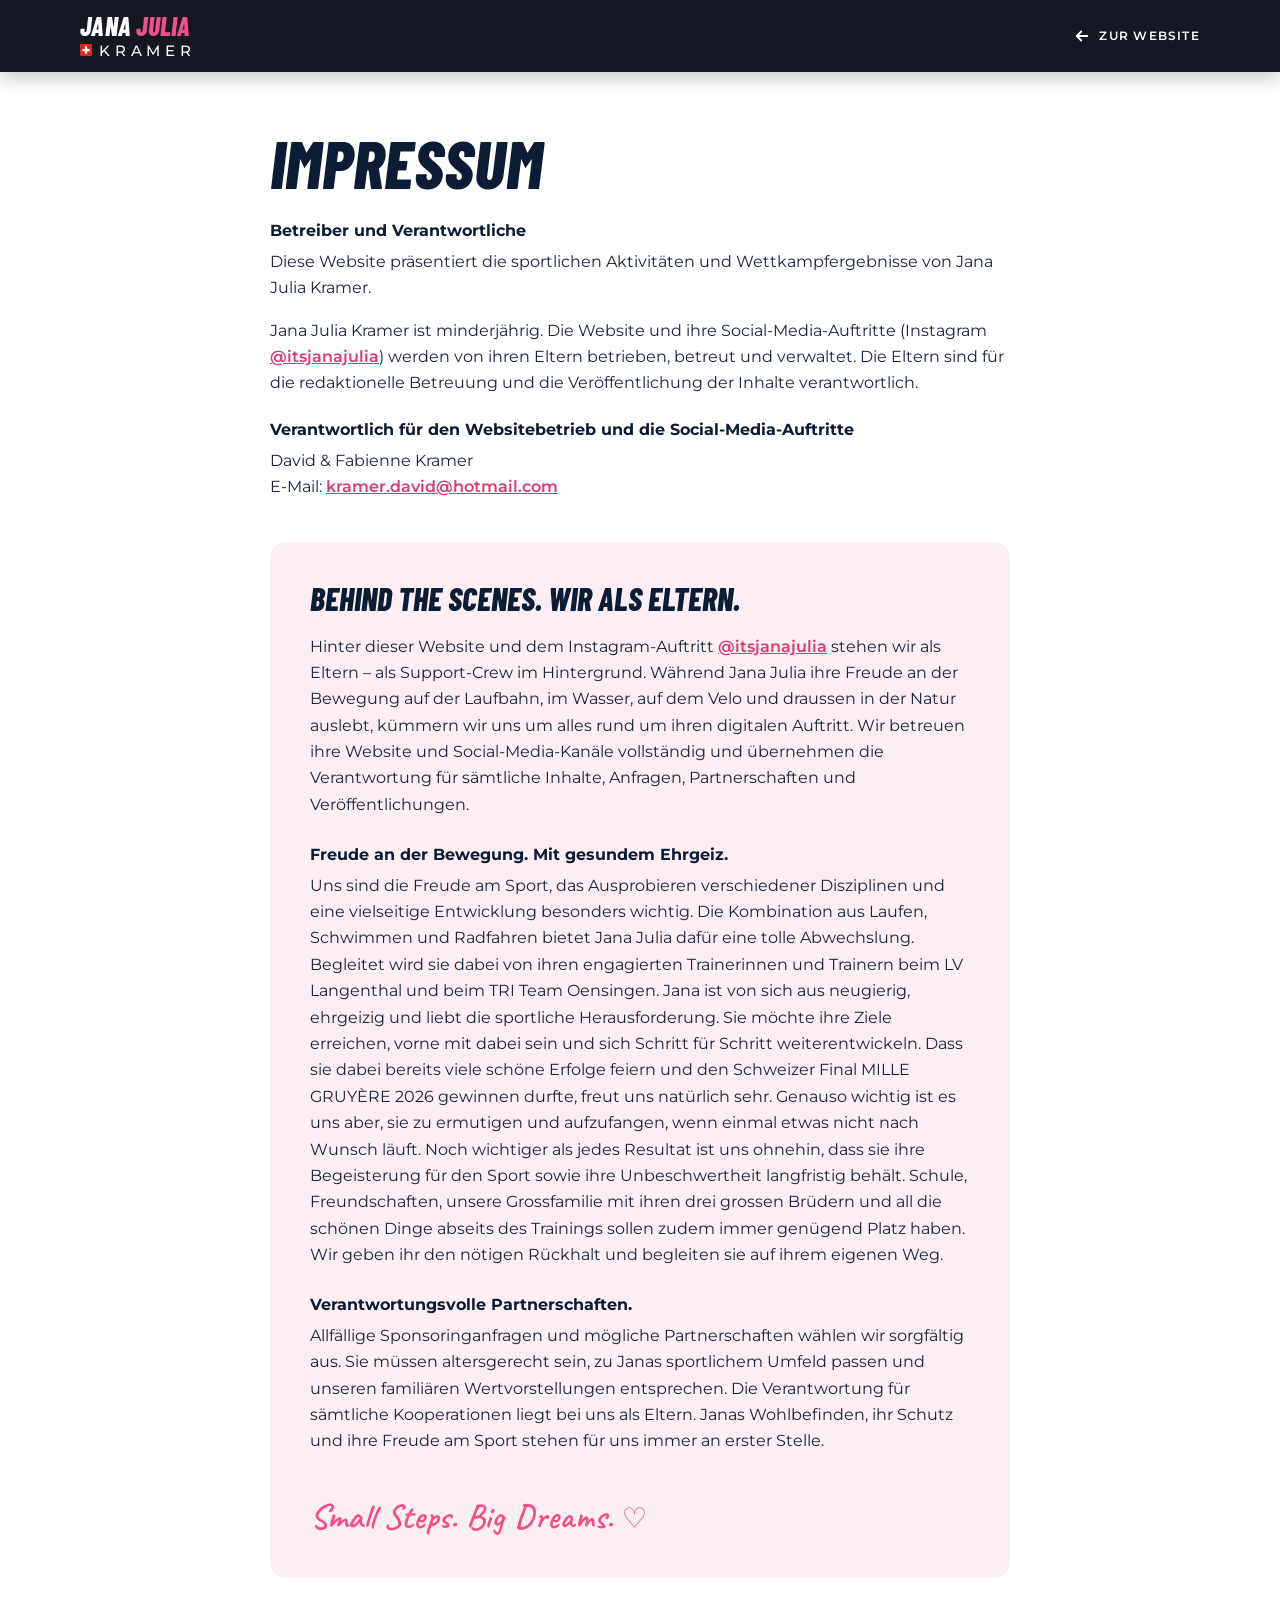
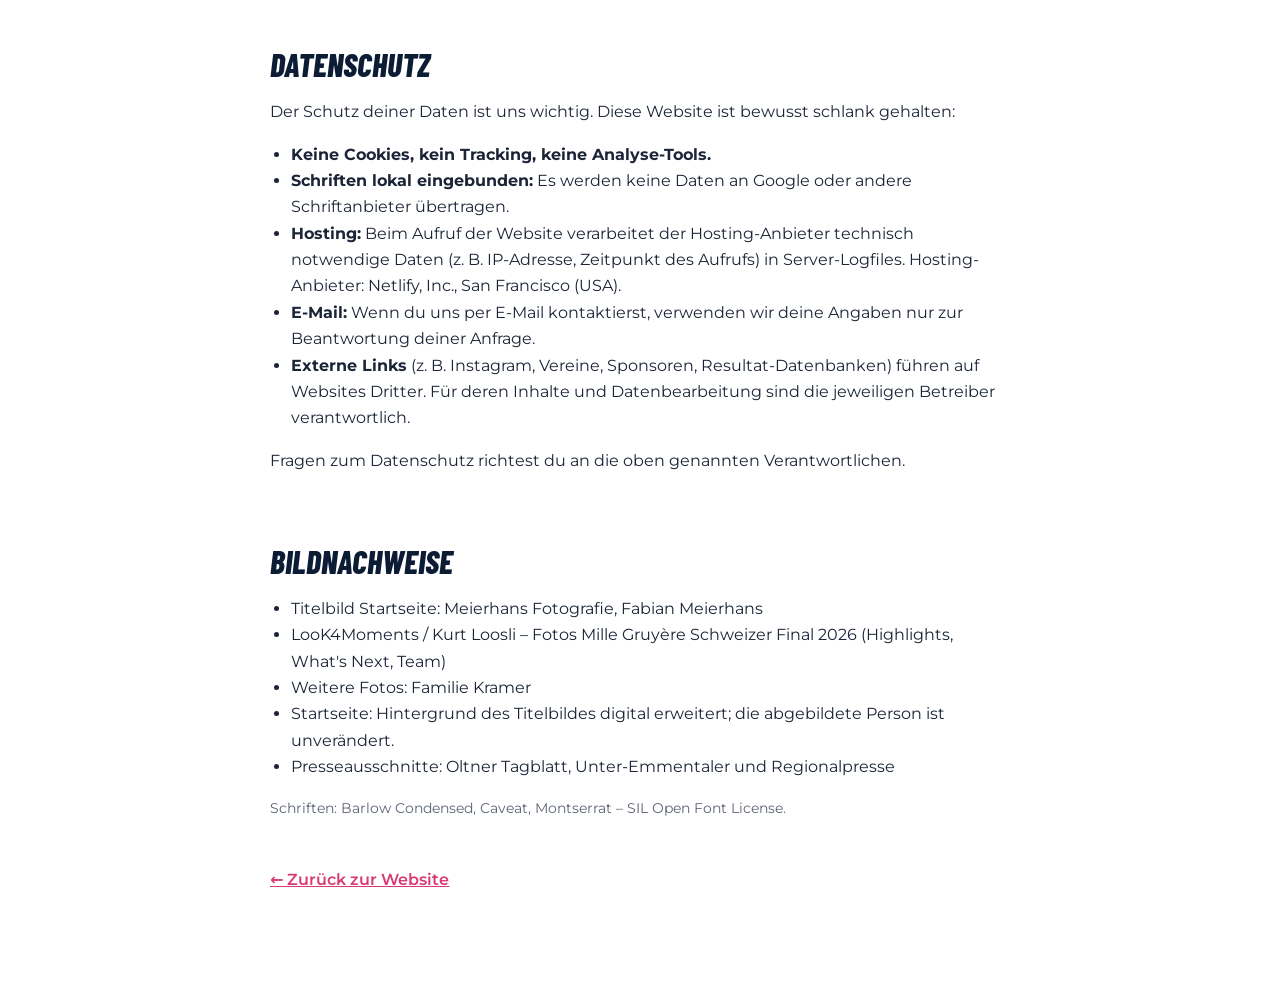
==== commit 4f9d82ce: "Team text update and 'Behind the Scenes' section in Impressum - Team section: coaches block + new 'M" ====
--- a/impressum.html
+++ b/impressum.html
@@ -18,6 +18,10 @@
     .legal h3 { font: 700 1rem/1.4 var(--f-body); color: var(--navy); margin: 1.4em 0 .4em; }
     .legal ul { list-style: disc; padding-left: 1.3em; margin-bottom: 1em; }
     .legal a { color: var(--pink-strong); font-weight: 600; }
+    .ethos { margin-top: 2.6em; padding: clamp(24px, 4vw, 40px); background: var(--rose); border-radius: var(--radius); scroll-margin-top: calc(var(--header-h) + 20px); }
+    .ethos h2 { margin-top: 0; }
+    .ethos h3 { margin-top: 1.6em; }
+    .ethos-claim { font-size: clamp(1.7rem, 3vw, 2.2rem); margin-top: 1.2em; }
     .back { display: inline-flex; align-items: center; gap: 8px; color: #fff; text-decoration: none; font: 600 .78rem/1 var(--f-body); letter-spacing: .1em; text-transform: uppercase; }
     .back svg { width: 18px; height: 18px; transform: rotate(180deg); }
     .back:hover { color: var(--pink); }
@@ -51,6 +55,19 @@
     <h3>Verantwortlich für den Websitebetrieb und die Social-Media-Auftritte</h3>
     <p>David &amp; Fabienne Kramer<br>E-Mail: <a class="js-mail" href="#" data-subject="Website Jana Julia Kramer"><span class="js-mail-text">[E-Mail-Adresse – bitte JavaScript aktivieren]</span></a></p>
 
+    <section class="ethos" id="behind-the-scenes" aria-labelledby="bts-title">
+      <h2 id="bts-title">Behind the Scenes. Wir als Eltern.</h2>
+      <p>Hinter dieser Website und dem Instagram-Auftritt <a href="https://www.instagram.com/itsjanajulia/" target="_blank" rel="noopener">@itsjanajulia</a> stehen wir als Eltern – als Support-Crew im Hintergrund. Während Jana Julia ihre Freude an der Bewegung auf der Laufbahn, im Wasser, auf dem Velo und draussen in der Natur auslebt, kümmern wir uns um alles rund um ihren digitalen Auftritt. Wir betreuen ihre Website und Social-Media-Kanäle vollständig und übernehmen die Verantwortung für sämtliche Inhalte, Anfragen, Partnerschaften und Veröffentlichungen.</p>
+
+      <h3>Freude an der Bewegung. Mit gesundem Ehrgeiz.</h3>
+      <p>Uns sind die Freude am Sport, das Ausprobieren verschiedener Disziplinen und eine vielseitige Entwicklung besonders wichtig. Die Kombination aus Laufen, Schwimmen und Radfahren bietet Jana Julia dafür eine tolle Abwechslung. Begleitet wird sie dabei von ihren engagierten Trainerinnen und Trainern beim LV Langenthal und beim TRI Team Oensingen. Jana ist von sich aus neugierig, ehrgeizig und liebt die sportliche Herausforderung. Sie möchte ihre Ziele erreichen, vorne mit dabei sein und sich Schritt für Schritt weiterentwickeln. Dass sie dabei bereits viele schöne Erfolge feiern und den Schweizer Final MILLE GRUYÈRE 2026 gewinnen durfte, freut uns natürlich sehr. Genauso wichtig ist es uns aber, sie zu ermutigen und aufzufangen, wenn einmal etwas nicht nach Wunsch läuft. Noch wichtiger als jedes Resultat ist uns ohnehin, dass sie ihre Begeisterung für den Sport sowie ihre Unbeschwertheit langfristig behält. Schule, Freundschaften, unsere Grossfamilie mit ihren drei grossen Brüdern und all die schönen Dinge abseits des Trainings sollen zudem immer genügend Platz haben. Wir geben ihr den nötigen Rückhalt und begleiten sie auf ihrem eigenen Weg.</p>
+
+      <h3>Verantwortungsvolle Partnerschaften.</h3>
+      <p>Allfällige Sponsoringanfragen und mögliche Partnerschaften wählen wir sorgfältig aus. Sie müssen altersgerecht sein, zu Janas sportlichem Umfeld passen und unseren familiären Wertvorstellungen entsprechen. Die Verantwortung für sämtliche Kooperationen liegt bei uns als Eltern. Janas Wohlbefinden, ihr Schutz und ihre Freude am Sport stehen für uns immer an erster Stelle.</p>
+
+      <p class="script ethos-claim">Small Steps. Big Dreams. <span class="heart">♡</span></p>
+    </section>
+
     <h2 id="datenschutz">Datenschutz</h2>
     <p>Der Schutz deiner Daten ist uns wichtig. Diese Website ist bewusst schlank gehalten:</p>
     <ul>
--- a/css/style.css
+++ b/css/style.css
@@ -310,6 +310,11 @@
 .team { background: var(--rose); }
 .team-grid { display: grid; grid-template-columns: 1fr 1.1fr; gap: clamp(32px, 6vw, 72px); align-items: center; }
 .team .section-title .pink { display: inline; font-size: 1em; }
+.lead-2 { margin-top: 1.4em; }
+.inline-link { display: inline-flex; align-items: center; gap: 4px; color: var(--pink-strong); font-weight: 700; text-decoration: none; white-space: nowrap; }
+.inline-link svg { width: 1em; height: 1em; transition: transform .2s; }
+.inline-link:hover { text-decoration: underline; }
+.inline-link:hover svg { transform: translateX(3px); }
 .clubs { display: flex; gap: 12px; flex-wrap: wrap; margin-top: 12px; }
 .club-logo { display: inline-flex; align-items: center; justify-content: center; background: var(--white); border: 1.5px solid var(--line); border-radius: 14px; height: 120px; min-width: 150px; padding: 14px 22px; transition: border-color .2s, transform .2s; }
 .club-logo:hover { border-color: var(--pink); transform: translateY(-2px); }
